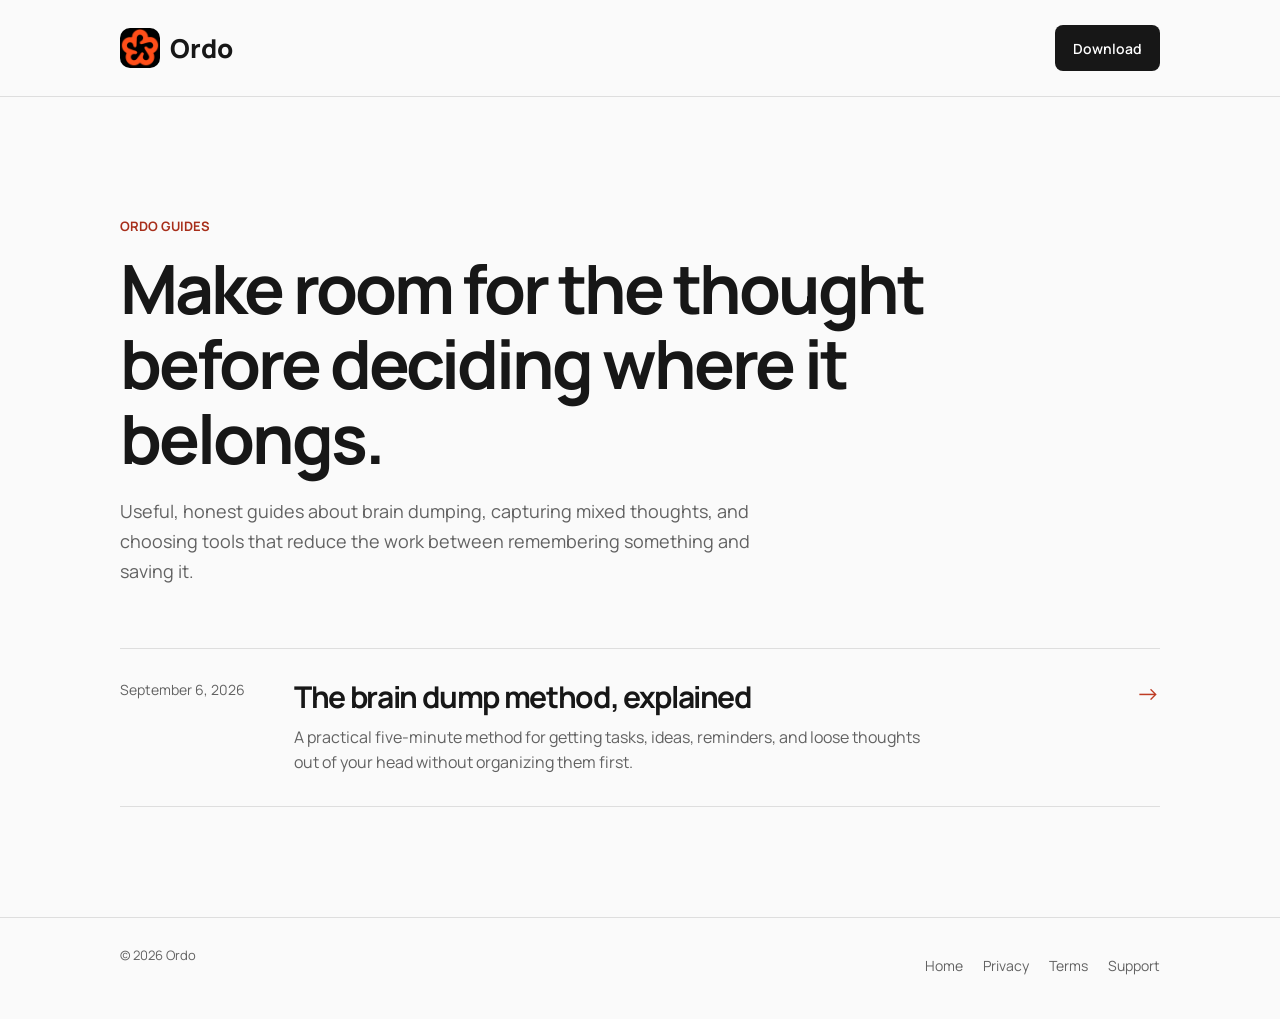
==== articles/index.html @ f3cb252a "Redesign Ordo website with clean typography and real app screens" ====
<!DOCTYPE html>
<html lang="en">
<head>
  <meta charset="UTF-8">
  <meta name="viewport" content="width=device-width, initial-scale=1, viewport-fit=cover">
  <meta name="theme-color" content="#fafafa">
  <meta name="color-scheme" content="light">
  <meta name="robots" content="index, follow">
  <title>Brain Dump Guides | Ordo</title>
  <meta name="description" content="Practical guides to brain dumping, capturing mixed thoughts, and choosing the right place for tasks, ideas, and reminders.">
  <link rel="canonical" href="https://heyordo.app/articles/">
  <link rel="icon" type="image/png" sizes="96x96" href="/favicon-ordo.png">
  <link rel="icon" type="image/png" sizes="32x32" href="/favicon-ordo-32.png">
  <link rel="shortcut icon" href="/favicon.ico">
  <link rel="apple-touch-icon" sizes="180x180" href="/apple-touch-icon-ordo.png">
  <link rel="manifest" href="/site.webmanifest">
  <link rel="preconnect" href="https://fonts.googleapis.com">
  <link rel="preconnect" href="https://fonts.gstatic.com" crossorigin>
  <link href="https://fonts.googleapis.com/css2?family=Manrope:wght@400;500;600;700;800&amp;display=swap" rel="stylesheet">
  <link rel="stylesheet" href="articles.css">
  <script defer data-domain="heyordo.app" src="https://plausible.io/js/script.js"></script>
</head>
<body>
  <header>
    <div class="wrap nav">
      <a class="brand" href="/" aria-label="Ordo home">
        <img src="/apple-touch-icon-ordo.png" alt="">
        <span>Ordo</span>
      </a>
      <a class="nav-link" href="https://apps.apple.com/app/id6797331101">Download</a>
    </div>
  </header>

  <main class="article-listing">
    <div class="wrap">
      <p class="eyebrow">Ordo guides</p>
      <h1>Make room for the thought before deciding where it belongs.</h1>
      <p class="listing-intro">Useful, honest guides about brain dumping, capturing mixed thoughts, and choosing tools that reduce the work between remembering something and saving it.</p>

      <div class="article-list">
        <a class="article-row" href="brain-dump-method/">
          <time datetime="2026-09-06">September 6, 2026</time>
          <div>
            <h2>The brain dump method, explained</h2>
            <p>A practical five-minute method for getting tasks, ideas, reminders, and loose thoughts out of your head without organizing them first.</p>
          </div>
          <span class="article-row-arrow" aria-hidden="true">→</span>
        </a>
      </div>
    </div>
  </main>

  <footer>
    <div class="wrap footer-inner">
      <span>© 2026 Ordo</span>
      <nav class="footer-links" aria-label="Footer links">
        <a href="/">Home</a>
        <a href="/privacy/">Privacy</a>
        <a href="/terms/">Terms</a>
        <a href="/support/">Support</a>
      </nav>
    </div>
  </footer>
</body>
</html>
---- articles/articles.css ----
:root {
  --black: #fafafa;
  --raised: #f0f0f0;
  --line: #dedede;
  --white: #171717;
  --muted: #626262;
  --coral: #be3c24;
  --coral-light: #a72e1a;
  --sans: "Manrope", -apple-system, BlinkMacSystemFont, "SF Pro Text", "Helvetica Neue", Arial, sans-serif;
}

* { box-sizing: border-box; }
html { scroll-behavior: smooth; }
body {
  margin: 0;
  background: var(--black);
  color: var(--white);
  font-family: var(--sans);
  -webkit-font-smoothing: antialiased;
  text-rendering: optimizeLegibility;
}
a { color: inherit; }
a:focus-visible { outline: 3px solid var(--coral-light); outline-offset: 4px; }
::selection { background: var(--coral); color: #000000; }
.wrap { width: min(100% - 48px, 1040px); margin: 0 auto; }

header { border-bottom: 1px solid var(--line); }
.nav {
  min-height: 96px;
  display: flex;
  align-items: center;
  justify-content: space-between;
  gap: 20px;
}
.brand {
  display: flex;
  align-items: center;
  gap: 10px;
  color: var(--white);
  font-size: 26px;
  font-weight: 800;
  text-decoration: none;
}
.brand img { width: 40px; height: 40px; border-radius: 10px; display: block; }
.nav-link { color: var(--muted); font-size: 14px; font-weight: 600; text-decoration: none; }
.nav-link:hover { color: var(--white); }

.article-listing { padding: clamp(72px, 10vw, 120px) 0 110px; }
.eyebrow {
  margin: 0 0 16px;
  color: var(--coral-light);
  font-size: 13px;
  font-weight: 700;
  text-transform: uppercase;
}
.article-listing h1,
.article-hero h1 {
  max-width: 830px;
  margin: 0;
  font-size: clamp(42px, 6vw, 68px);
  line-height: 1.04;
  font-weight: 700;
}
.listing-intro {
  max-width: 680px;
  margin: 22px 0 0;
  color: var(--muted);
  font-size: 18px;
  line-height: 1.65;
}
.article-list { margin-top: 62px; border-top: 1px solid var(--line); }
.article-row {
  display: grid;
  grid-template-columns: 150px minmax(0, 1fr) auto;
  align-items: start;
  gap: 24px;
  padding: 30px 0;
  border-bottom: 1px solid var(--line);
  color: var(--white);
  text-decoration: none;
}
.article-row time { color: var(--muted); font-size: 14px; line-height: 1.6; }
.article-row h2 { margin: 0; font-size: clamp(22px, 3vw, 30px); line-height: 1.18; }
.article-row p { max-width: 630px; margin: 10px 0 0; color: var(--muted); line-height: 1.6; }
.article-row-arrow { color: var(--coral); font-size: 24px; line-height: 1.2; }
.article-row:hover h2 { color: var(--coral-light); }

.article-hero { padding: clamp(62px, 9vw, 104px) 0 54px; border-bottom: 1px solid var(--line); }
.article-hero h1 { max-width: 850px; }
.article-deck { max-width: 720px; margin: 22px 0 0; color: var(--muted); font-size: 19px; line-height: 1.65; }
.article-meta { margin: 30px 0 0; color: #626262; font-size: 13px; }

.article-body { width: min(100% - 48px, 740px); margin: 0 auto; padding: 58px 0 92px; }
.article-body h2 { margin: 58px 0 18px; font-size: clamp(28px, 4vw, 38px); line-height: 1.18; }
.article-body h3 { margin: 36px 0 12px; font-size: 21px; line-height: 1.25; }
.article-body p,
.article-body li { color: #505050; font-size: 17px; line-height: 1.78; }
.article-body p { margin: 0 0 22px; }
.article-body ul,
.article-body ol { margin: 0 0 26px; padding-left: 24px; }
.article-body li + li { margin-top: 10px; }
.article-body strong { color: var(--white); }
.article-body a { color: var(--coral-light); text-decoration-thickness: 1px; text-underline-offset: 3px; }
.method-steps { margin: 30px 0 36px; border-top: 1px solid var(--line); }
.method-step { display: grid; grid-template-columns: 54px 1fr; gap: 16px; padding: 22px 0; border-bottom: 1px solid var(--line); }
.method-step > span { color: var(--coral); font-size: 14px; font-weight: 700; }
.method-step h3 { margin: 0 0 8px; }
.method-step p { margin: 0; }
.note { margin: 38px 0; padding: 22px 0; border-top: 1px solid var(--line); border-bottom: 1px solid var(--line); }
.note p { margin: 0; color: var(--muted); font-size: 15px; }
.article-cta { margin-top: 58px; padding-top: 34px; border-top: 1px solid var(--line); }
.article-cta h2 { margin-top: 0; }
.app-store-cta {
  display: inline-flex;
  min-height: 50px;
  align-items: center;
  justify-content: center;
  margin-top: 10px;
  padding: 0 22px;
  border-radius: 10px;
  background: var(--white);
  color: #ffffff !important;
  font-size: 15px;
  font-weight: 700;
  text-decoration: none !important;
}
.app-store-cta:hover { background: #333333; }

footer { border-top: 1px solid var(--line); padding: 28px 0 34px; color: #626262; font-size: 13px; }
.footer-inner { display: flex; justify-content: space-between; gap: 20px; flex-wrap: wrap; }
.footer-links { display: flex; gap: 20px; }
.footer-links a { text-decoration: none; }
.footer-links a:hover { color: var(--white); }

@media (max-width: 680px) {
  .wrap,
  .article-body { width: min(100% - 32px, 1040px); }
  .article-row { grid-template-columns: 1fr auto; gap: 16px; }
  .article-row time { grid-column: 1 / -1; }
  .article-listing { padding-top: 58px; }
  .article-body { padding-top: 40px; }
}

@media (prefers-reduced-motion: reduce) { html { scroll-behavior: auto; } }

/* The same restrained typography and spacing as the Ordo homepage. */
h1, h2, h3 { letter-spacing: -.045em; }
.article-listing h1, .article-hero h1 { line-height: 1.1; }
.nav-link { display: inline-flex; align-items: center; min-height: 46px; padding: 10px 18px; border-radius: 8px; color: #fff; background: var(--white); }
.nav-link:hover { color: #fff; background: #333; }
.footer-links { flex-wrap: wrap; }
.footer-links a { padding-block: 10px; font-size: 14px; }
@media (max-width: 680px) { .nav { min-height: 78px; } .brand { font-size: 24px; } .brand img { width: 34px; height: 34px; } }
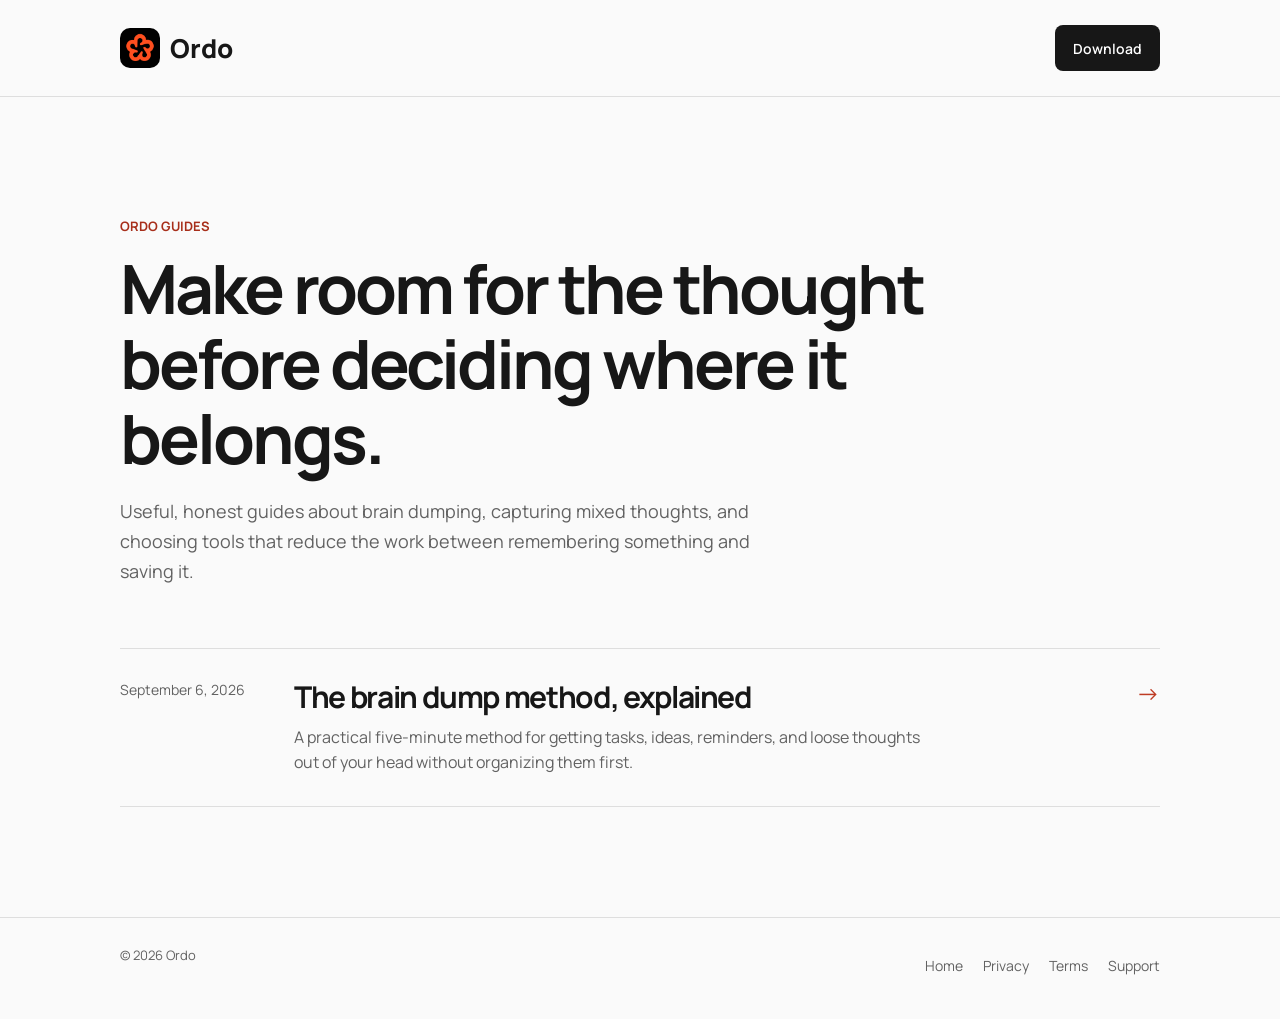
==== commit 439019c7: "Restore original Ordo logo proportions across website" ====
--- a/articles/index.html
+++ b/articles/index.html
@@ -24,7 +24,7 @@
   <header>
     <div class="wrap nav">
       <a class="brand" href="/" aria-label="Ordo home">
-        <img src="/apple-touch-icon-ordo.png" alt="">
+        <img src="/logo-original.png" alt="">
         <span>Ordo</span>
       </a>
       <a class="nav-link" href="https://apps.apple.com/app/id6797331101">Download</a>
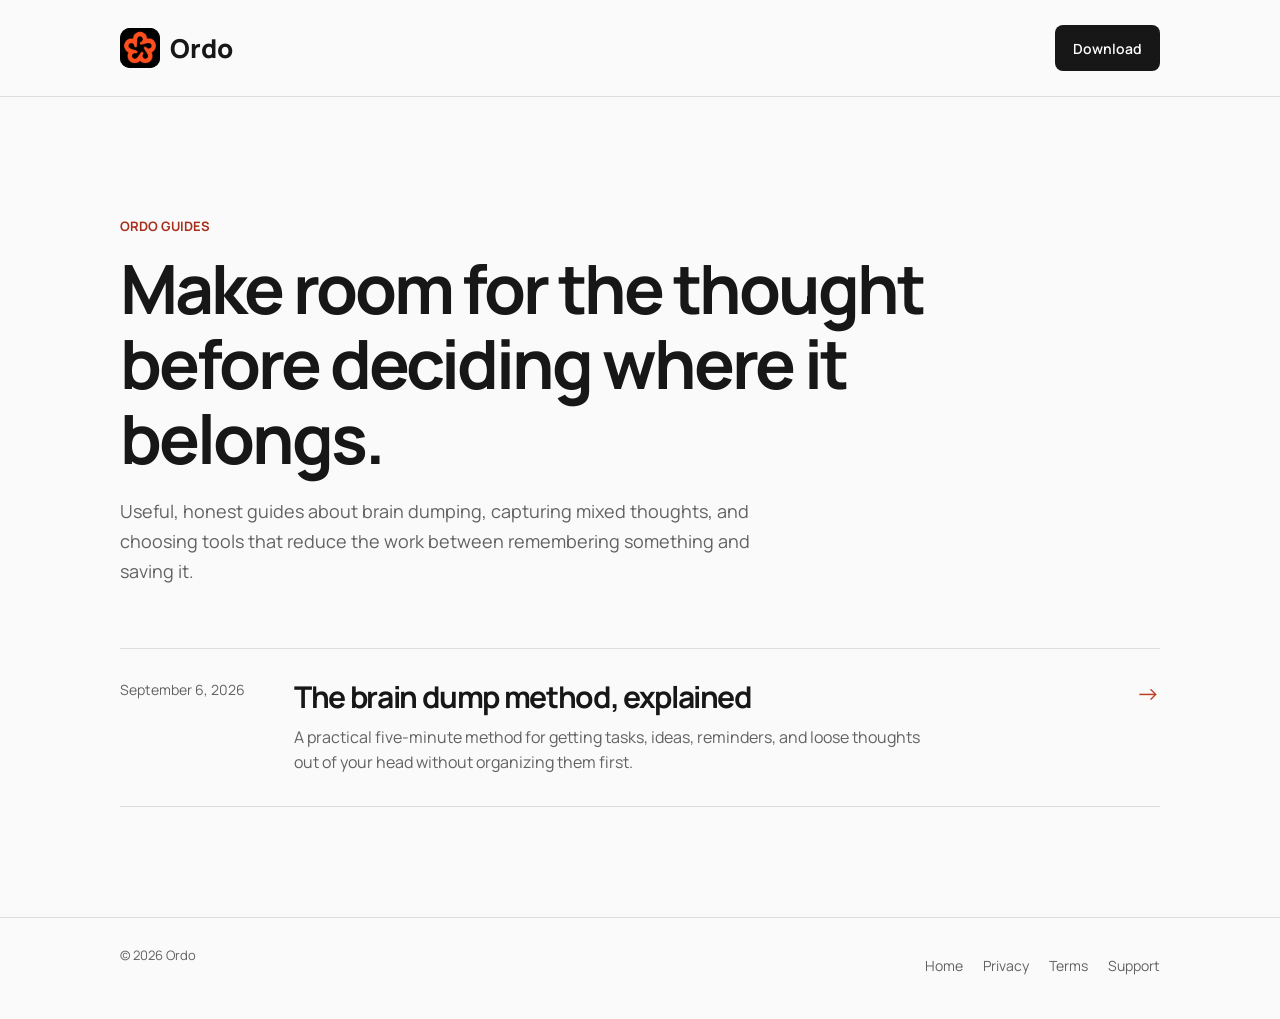
==== commit d27bf174: "Balance Ordo logo scale between previous sizes" ====
--- a/articles/index.html
+++ b/articles/index.html
@@ -24,7 +24,7 @@
   <header>
     <div class="wrap nav">
       <a class="brand" href="/" aria-label="Ordo home">
-        <img src="/logo-original.png" alt="">
+        <span class="brand-icon"><img src="/logo-original.png" alt="" width="40" height="40"></span>
         <span>Ordo</span>
       </a>
       <a class="nav-link" href="https://apps.apple.com/app/id6797331101">Download</a>
--- a/articles/articles.css
+++ b/articles/articles.css
@@ -41,7 +41,8 @@
   font-weight: 800;
   text-decoration: none;
 }
-.brand img { width: 40px; height: 40px; border-radius: 10px; display: block; }
+.brand-icon { display: block; width: 40px; height: 40px; flex-shrink: 0; overflow: hidden; border-radius: 10px; background: #000; }
+.brand-icon img { display: block; width: 100%; height: 100%; transform: scale(1.16); }
 .nav-link { color: var(--muted); font-size: 14px; font-weight: 600; text-decoration: none; }
 .nav-link:hover { color: var(--white); }
 
@@ -150,4 +151,4 @@
 .nav-link:hover { color: #fff; background: #333; }
 .footer-links { flex-wrap: wrap; }
 .footer-links a { padding-block: 10px; font-size: 14px; }
-@media (max-width: 680px) { .nav { min-height: 78px; } .brand { font-size: 24px; } .brand img { width: 34px; height: 34px; } }
+@media (max-width: 680px) { .nav { min-height: 78px; } .brand { font-size: 24px; } .brand-icon { width: 34px; height: 34px; } }
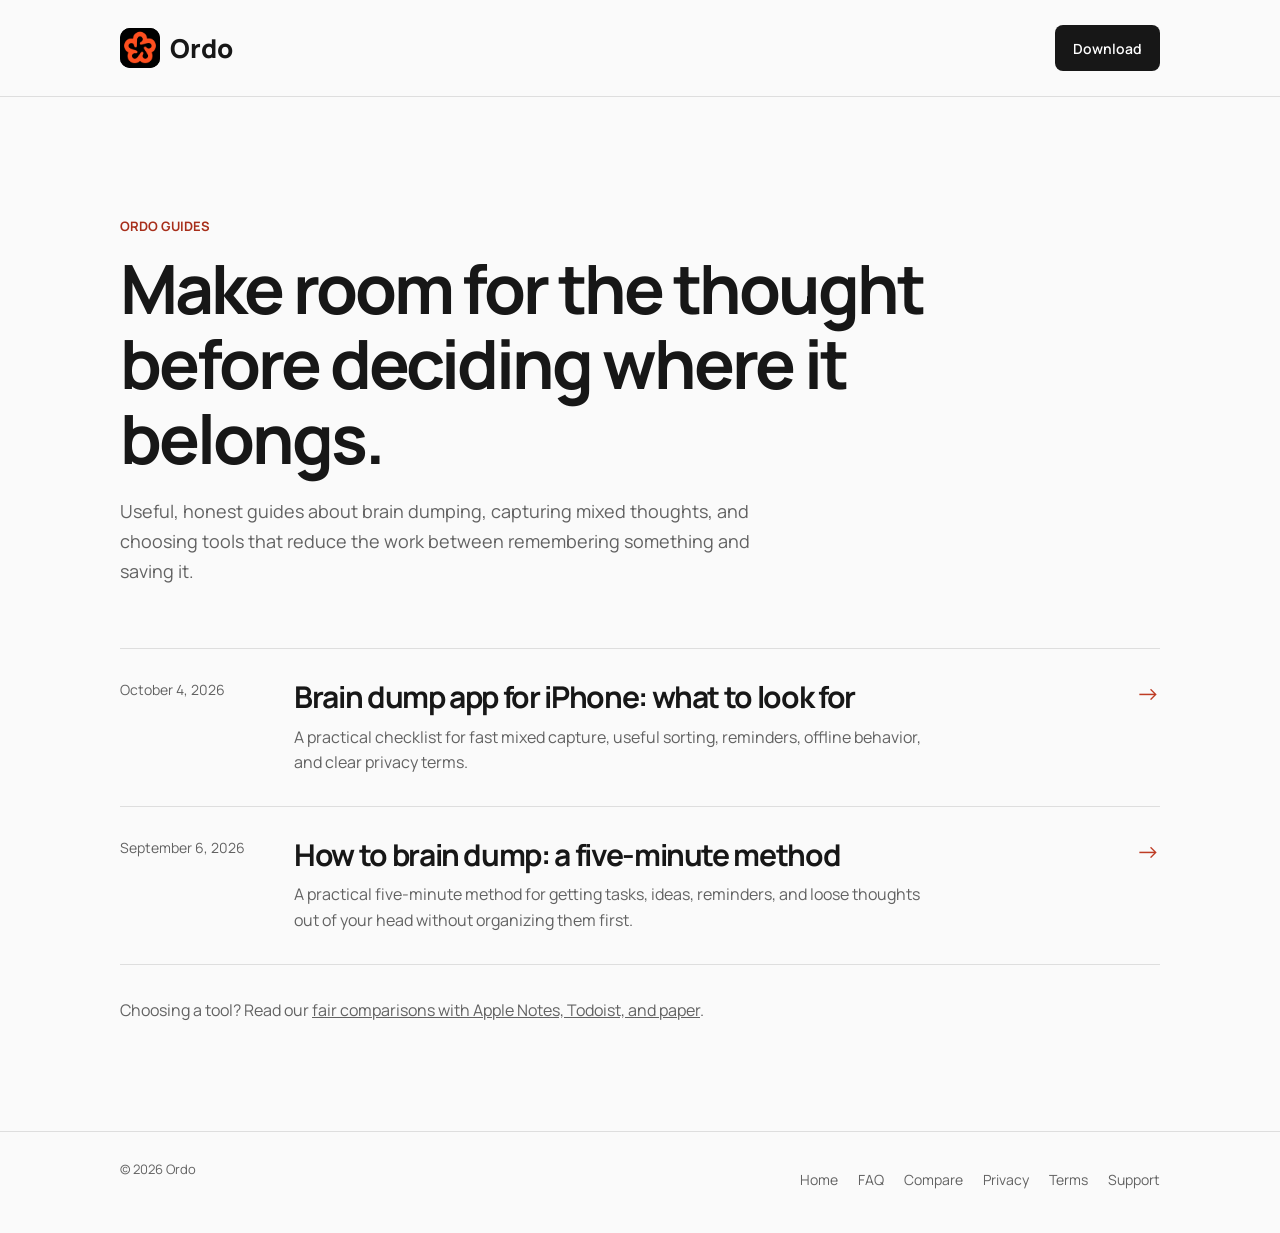
==== commit 14b9d348: "Add Ordo FAQ, comparisons, guide, and search metadata" ====
--- a/articles/index.html
+++ b/articles/index.html
@@ -3,7 +3,7 @@
 <head>
   <meta charset="UTF-8">
   <meta name="viewport" content="width=device-width, initial-scale=1, viewport-fit=cover">
-  <meta name="theme-color" content="#fafafa">
+  <meta name="theme-color" content="#f8f3f0">
   <meta name="color-scheme" content="light">
   <meta name="robots" content="index, follow">
   <title>Brain Dump Guides | Ordo</title>
@@ -27,7 +27,7 @@
         <span class="brand-icon"><img src="/logo-original.png" alt="" width="40" height="40"></span>
         <span>Ordo</span>
       </a>
-      <a class="nav-link" href="https://apps.apple.com/app/id6797331101">Download</a>
+      <a class="nav-link" href="https://apps.apple.com/app/apple-store/id6797331101?pt=129255277&amp;ct=Website&amp;mt=8">Download</a>
     </div>
   </header>
 
@@ -38,15 +38,24 @@
       <p class="listing-intro">Useful, honest guides about brain dumping, capturing mixed thoughts, and choosing tools that reduce the work between remembering something and saving it.</p>
 
       <div class="article-list">
+        <a class="article-row" href="brain-dump-app-for-iphone/">
+          <time datetime="2026-10-04">October 4, 2026</time>
+          <div>
+            <h2>Brain dump app for iPhone: what to look for</h2>
+            <p>A practical checklist for fast mixed capture, useful sorting, reminders, offline behavior, and clear privacy terms.</p>
+          </div>
+          <span class="article-row-arrow" aria-hidden="true">→</span>
+        </a>
         <a class="article-row" href="brain-dump-method/">
           <time datetime="2026-09-06">September 6, 2026</time>
           <div>
-            <h2>The brain dump method, explained</h2>
+            <h2>How to brain dump: a five-minute method</h2>
             <p>A practical five-minute method for getting tasks, ideas, reminders, and loose thoughts out of your head without organizing them first.</p>
           </div>
           <span class="article-row-arrow" aria-hidden="true">→</span>
         </a>
       </div>
+      <p class="listing-more">Choosing a tool? Read our <a href="/compare/">fair comparisons with Apple Notes, Todoist, and paper</a>.</p>
     </div>
   </main>
 
@@ -55,6 +64,8 @@
       <span>© 2026 Ordo</span>
       <nav class="footer-links" aria-label="Footer links">
         <a href="/">Home</a>
+        <a href="/faq/">FAQ</a>
+        <a href="/compare/">Compare</a>
         <a href="/privacy/">Privacy</a>
         <a href="/terms/">Terms</a>
         <a href="/support/">Support</a>
--- a/articles/articles.css
+++ b/articles/articles.css
@@ -80,11 +80,13 @@
   color: var(--white);
   text-decoration: none;
 }
-.article-row time { color: var(--muted); font-size: 14px; line-height: 1.6; }
+.article-row time,
+.article-row-kicker { color: var(--muted); font-size: 14px; line-height: 1.6; }
 .article-row h2 { margin: 0; font-size: clamp(22px, 3vw, 30px); line-height: 1.18; }
 .article-row p { max-width: 630px; margin: 10px 0 0; color: var(--muted); line-height: 1.6; }
 .article-row-arrow { color: var(--coral); font-size: 24px; line-height: 1.2; }
 .article-row:hover h2 { color: var(--coral-light); }
+.listing-more { margin: 34px 0 0; color: var(--muted); }
 
 .article-hero { padding: clamp(62px, 9vw, 104px) 0 54px; border-bottom: 1px solid var(--line); }
 .article-hero h1 { max-width: 850px; }
@@ -109,6 +111,25 @@
 .method-step p { margin: 0; }
 .note { margin: 38px 0; padding: 22px 0; border-top: 1px solid var(--line); border-bottom: 1px solid var(--line); }
 .note p { margin: 0; color: var(--muted); font-size: 15px; }
+.fact-line { margin: 0 0 34px; padding: 22px; border: 1px solid var(--line); border-radius: 12px; background: var(--raised); }
+.fact-line p { margin: 0; color: #3f3f3f; }
+.comparison-summary { display: grid; grid-template-columns: repeat(2, minmax(0, 1fr)); gap: 14px; margin: 30px 0 44px; }
+.comparison-card { padding: 22px; border: 1px solid var(--line); border-radius: 12px; background: var(--raised); }
+.comparison-card h2 { margin: 0 0 12px; font-size: 22px; }
+.comparison-card p { margin: 0; font-size: 15px; }
+.comparison-table { width: 100%; margin: 30px 0 42px; border-collapse: collapse; }
+.comparison-table th,
+.comparison-table td { padding: 15px 12px; border-bottom: 1px solid var(--line); text-align: left; vertical-align: top; font-size: 15px; line-height: 1.6; }
+.comparison-table th { color: var(--white); }
+.comparison-table td { color: #505050; }
+.comparison-sources { margin-top: 34px; font-size: 13px; color: var(--muted); }
+.faq-list { margin-top: 36px; border-top: 1px solid var(--line); }
+.faq-item { padding: 30px 0; border-bottom: 1px solid var(--line); }
+.faq-item h2 { margin: 0 0 12px; font-size: clamp(23px, 3vw, 30px); }
+.faq-item p { margin: 0; }
+.link-list { display: grid; gap: 0; margin-top: 36px; border-top: 1px solid var(--line); }
+.link-list a { display: flex; justify-content: space-between; gap: 20px; padding: 24px 0; border-bottom: 1px solid var(--line); color: var(--white); font-size: 20px; font-weight: 700; text-decoration: none; }
+.link-list a span { color: var(--coral); }
 .article-cta { margin-top: 58px; padding-top: 34px; border-top: 1px solid var(--line); }
 .article-cta h2 { margin-top: 0; }
 .app-store-cta {
@@ -137,9 +158,12 @@
   .wrap,
   .article-body { width: min(100% - 32px, 1040px); }
   .article-row { grid-template-columns: 1fr auto; gap: 16px; }
-  .article-row time { grid-column: 1 / -1; }
+  .article-row time,
+  .article-row-kicker { grid-column: 1 / -1; }
   .article-listing { padding-top: 58px; }
   .article-body { padding-top: 40px; }
+  .comparison-summary { grid-template-columns: 1fr; }
+  .comparison-table { display: block; overflow-x: auto; }
 }
 
 @media (prefers-reduced-motion: reduce) { html { scroll-behavior: auto; } }
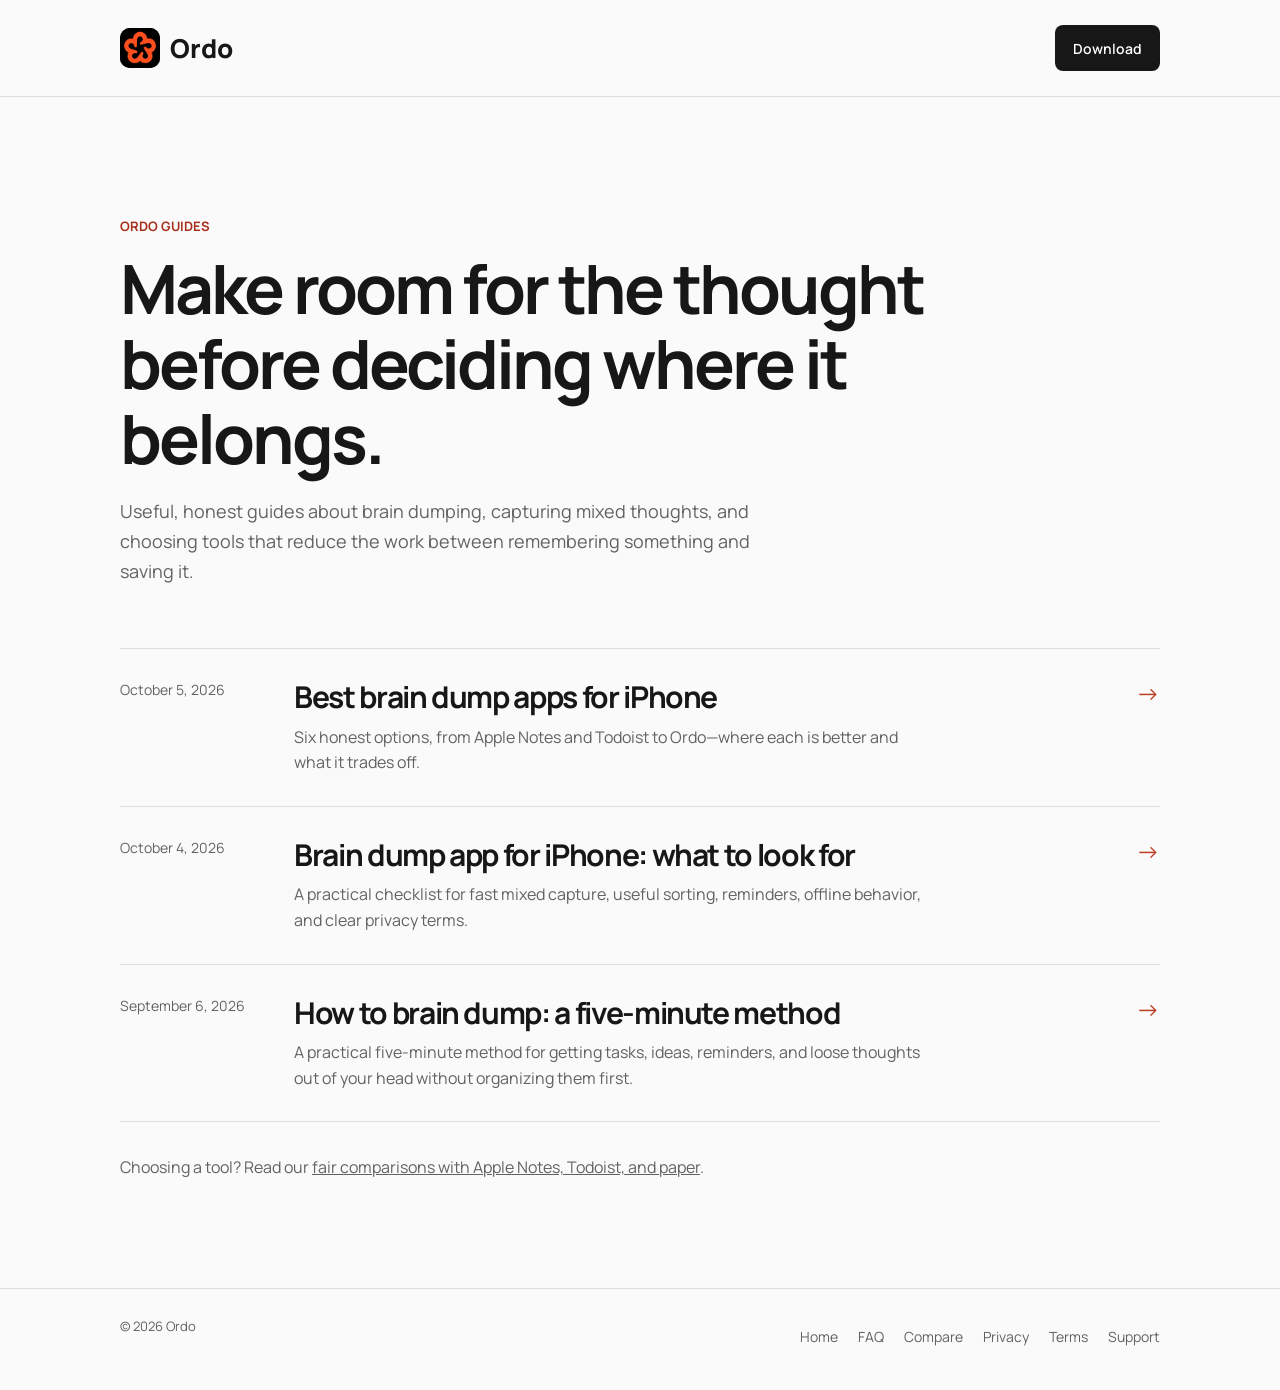
==== commit d854c8a0: "Publish fair iPhone brain dump app guide" ====
--- a/articles/index.html
+++ b/articles/index.html
@@ -38,6 +38,14 @@
       <p class="listing-intro">Useful, honest guides about brain dumping, capturing mixed thoughts, and choosing tools that reduce the work between remembering something and saving it.</p>
 
       <div class="article-list">
+        <a class="article-row" href="best-brain-dump-apps-for-iphone/">
+          <time datetime="2026-10-05">October 5, 2026</time>
+          <div>
+            <h2>Best brain dump apps for iPhone</h2>
+            <p>Six honest options, from Apple Notes and Todoist to Ordo—where each is better and what it trades off.</p>
+          </div>
+          <span class="article-row-arrow" aria-hidden="true">→</span>
+        </a>
         <a class="article-row" href="brain-dump-app-for-iphone/">
           <time datetime="2026-10-04">October 4, 2026</time>
           <div>
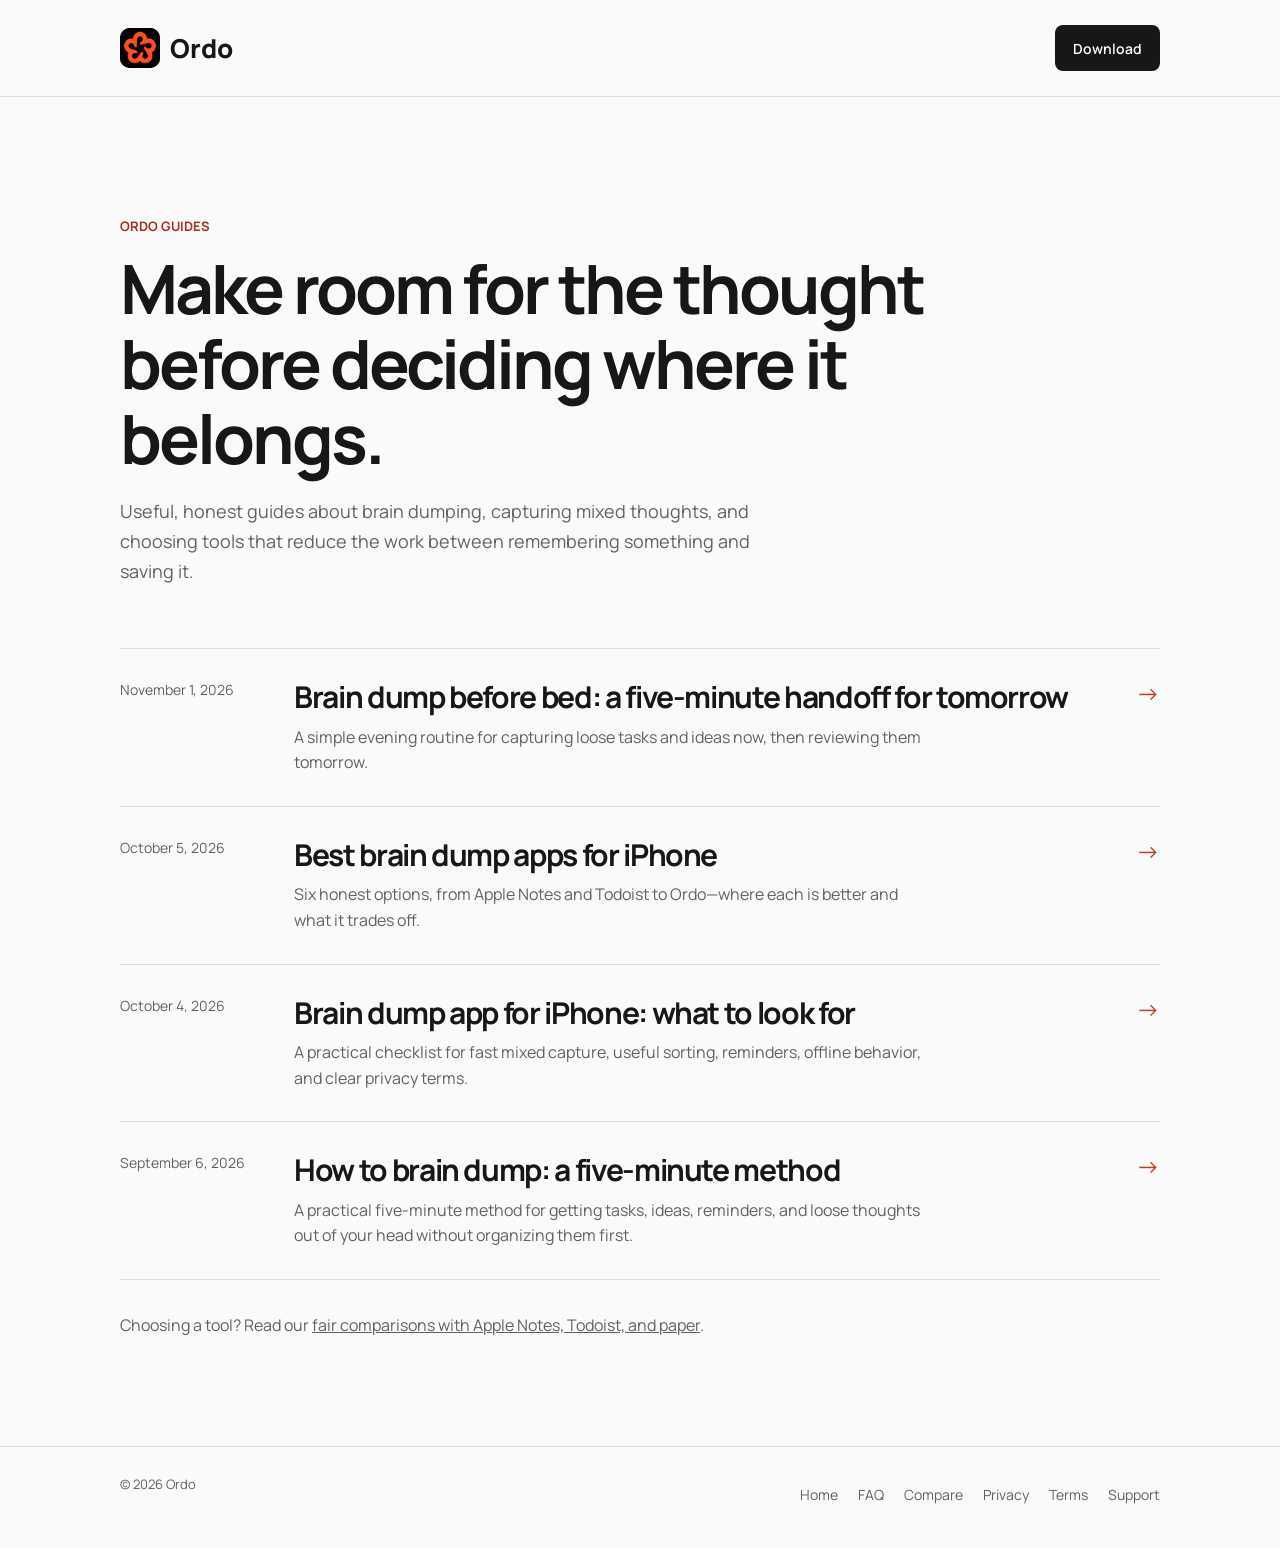
==== commit 094b3141: "Publish evening brain dump guide" ====
--- a/articles/index.html
+++ b/articles/index.html
@@ -18,7 +18,6 @@
   <link rel="preconnect" href="https://fonts.gstatic.com" crossorigin>
   <link href="https://fonts.googleapis.com/css2?family=Manrope:wght@400;500;600;700;800&amp;display=swap" rel="stylesheet">
   <link rel="stylesheet" href="articles.css">
-  <script defer data-domain="heyordo.app" src="https://plausible.io/js/script.js"></script>
 </head>
 <body>
   <header>
@@ -38,6 +37,14 @@
       <p class="listing-intro">Useful, honest guides about brain dumping, capturing mixed thoughts, and choosing tools that reduce the work between remembering something and saving it.</p>
 
       <div class="article-list">
+        <a class="article-row" href="brain-dump-before-bed/">
+          <time datetime="2026-11-01">November 1, 2026</time>
+          <div>
+            <h2>Brain dump before bed: a five-minute handoff for tomorrow</h2>
+            <p>A simple evening routine for capturing loose tasks and ideas now, then reviewing them tomorrow.</p>
+          </div>
+          <span class="article-row-arrow" aria-hidden="true">→</span>
+        </a>
         <a class="article-row" href="best-brain-dump-apps-for-iphone/">
           <time datetime="2026-10-05">October 5, 2026</time>
           <div>
@@ -80,5 +87,8 @@
       </nav>
     </div>
   </footer>
+<!-- Cloudflare Web Analytics -->
+<script type='module' src='https://static.cloudflareinsights.com/beacon.min.js' data-cf-beacon='{"token": "1800c1b89d7c4f4d8214115383064fd0"}'></script>
+<!-- End Cloudflare Web Analytics -->
 </body>
 </html>
